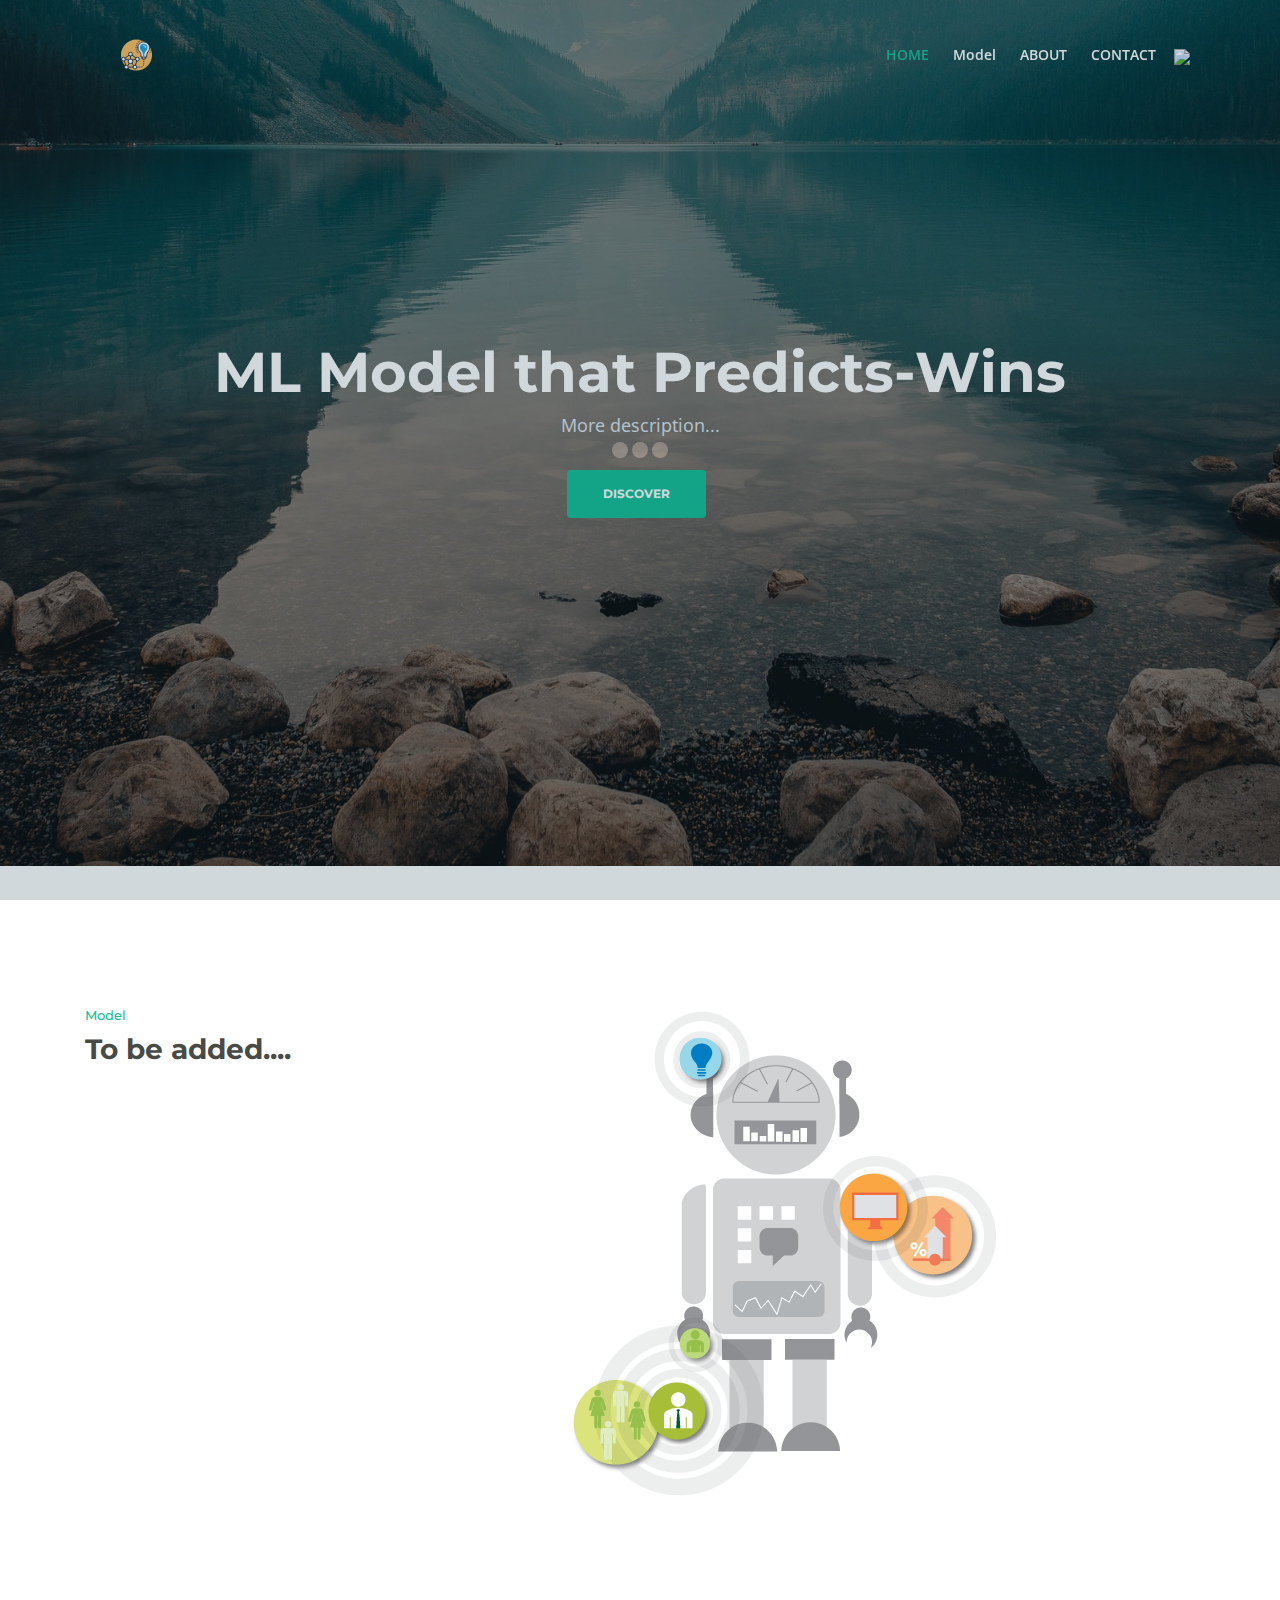
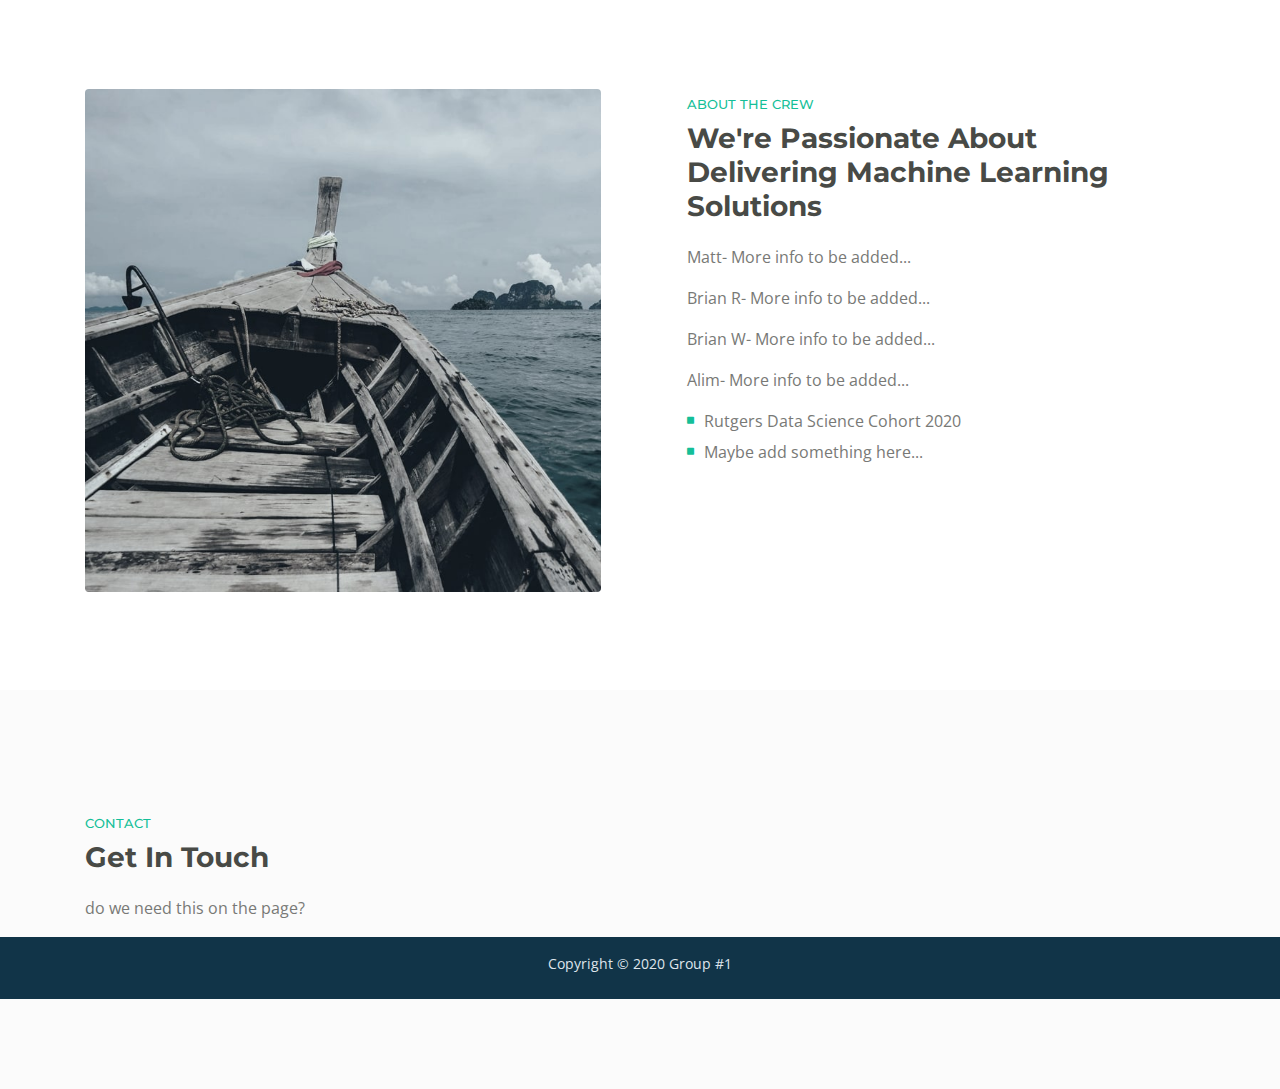
==== webpage/index.html @ 77cdc17f "Added project page" ====
<!DOCTYPE html>
<html lang="en">
<head>
    <meta charset="utf-8">
    <meta name="viewport" content="width=device-width, initial-scale=1, shrink-to-fit=no">
    

    <!-- Website Title -->
    <title>ML - HTML Landing Page Template</title>
    
    <!-- Styles -->
    <link href="https://fonts.googleapis.com/css?family=Montserrat:500,700&display=swap&subset=latin-ext" rel="stylesheet">
    <link href="https://fonts.googleapis.com/css?family=Open+Sans:400,400i,600&display=swap&subset=latin-ext" rel="stylesheet">
    <link href="css/bootstrap.css" rel="stylesheet">
    <link href="css/fontawesome-all.css" rel="stylesheet">
    <link href="css/swiper.css" rel="stylesheet">
	<link href="css/magnific-popup.css" rel="stylesheet">
	<link href="css/styles.css" rel="stylesheet">
	
	<!-- Favicon  -->
    <link rel="icon" href="images/favicon.png">
</head>
<body data-spy="scroll" data-target=".fixed-top">
    
    <!-- Preloader -->
	<div class="spinner-wrapper">
        <div class="spinner">
            <div class="bounce1"></div>
            <div class="bounce2"></div>
            <div class="bounce3"></div>
        </div>
    </div>
    <!-- end of preloader -->
    

    <!-- Navbar -->
    <nav class="navbar navbar-expand-md navbar-dark navbar-custom fixed-top">
        <!-- Text Logo - Use this if you don't have a graphic logo -->
        <!-- <a class="navbar-brand logo-text page-scroll" href="index.html">Aria</a> -->

        <!-- Image Logo -->
        <a class="navbar-brand logo-image" href="index.html"><img src="images/ML.svg" alt="alternative"></a>
        <!-- Mobile Menu Toggle Button -->
        <button class="navbar-toggler" type="button" data-toggle="collapse" data-target="#navbarsExampleDefault" aria-controls="navbarsExampleDefault" aria-expanded="false" aria-label="Toggle navigation">
            <span class="navbar-toggler-awesome fas fa-bars"></span>
            <span class="navbar-toggler-awesome fas fa-times"></span>
        </button>
        <!-- end of mobile menu toggle button -->

        <div class="collapse navbar-collapse" id="navbarsExampleDefault">
            <ul class="navbar-nav ml-auto">
                <li class="nav-item">
                    <a class="nav-link page-scroll" href="#header">HOME <span class="sr-only">(current)</span></a>
                </li>
                <li class="nav-item">
                    <a class="nav-link page-scroll" href="#intro">Model</a>
                </li>
                <li class="nav-item">
                    <a class="nav-link page-scroll" href="#intro">ABOUT</a>
                </li>

                <!-- end of dropdown menu -->

                <li class="nav-item">
                    <a class="nav-link page-scroll" href="#contact">CONTACT</a>
                </li>
            </ul>
                <span class="fa-stack">
                    <a href="https://github.com/BryanWilsonRU/Final_Project">
                        <img src="https://img.icons8.com/fluent/48/000000/github.png"/>
                    </a>
                </span>
            </span>
        </div>
    </nav> <!-- end of navbar -->
    <!-- end of navbar -->


    <!-- Header -->
    <header id="header" class="header">
        <div class="header-content">
            <div class="container">
                <div class="row">
                    <div class="col-lg-12">
                        <div class="text-container">
                            <h1>ML Model that Predicts-<span id="js-rotating">Wins, Losses</span></h1>
                            <p class="p-heading p-large">More description...</p>
                            <a class="btn-solid-lg page-scroll" href="#intro">DISCOVER</a>
                        </div>
                    </div> <!-- end of col -->
                </div> <!-- end of row -->
            </div> <!-- end of container -->
        </div> <!-- end of header-content -->
    </header> <!-- end of header -->
    <!-- end of header -->



     <div id="intro" class="basic-1">
        <div class="container">
            <div class="row">
                <div class="col-lg-5">
                    <div class="text-container">
                        <div class="section-title">Model</div>
                        <h2>To be added....</h2>
                        <p></p>
                    </div> <!-- end of text-container -->
                </div> <!-- end of col -->
                <div class="col-lg-7">
                    <div class="image-container">
                        <img class="img-fluid" src="images/ML2.png" alt="alternative">
                    </div> <!-- end of image-container -->
                </div> <!-- end of col -->
            </div> <!-- end of row -->
        </div> <!-- end of container -->
    </div> <!-- end of basic-1 -->
    <!-- end of intro -->


    <!-- About -->
    <div id="about" class="counter">
        <div class="container">
            <div class="row">
                <div class="col-lg-5 col-xl-6">
                    <div class="image-container">
                        <img class="img-fluid" src="images/crew.jpg" alt="alternative">
                    </div> <!-- end of image-container -->
                </div> <!-- end of col -->
                <div class="col-lg-7 col-xl-6">
                    <div class="text-container">
                        <div class="section-title">ABOUT THE CREW</div>
                        <h2>We're Passionate About Delivering Machine Learning Solutions</h2>
                        <p></p>
                        <p>Matt- More info to be added...</p>
                        <p>Brian R- More info to be added...</p>
                        <p>Brian W- More info to be added...</p>
                        <p>Alim- More info to be added...</p>
                        <ul class="list-unstyled li-space-lg">
                            <li class="media">
                                <i class="fas fa-square"></i>
                                <div class="media-body">Rutgers Data Science Cohort 2020</div>
                            </li>
                            <li class="media">
                                <i class="fas fa-square"></i>
                                <div class="media-body">Maybe add something here...</div>
                            </li>
                        </ul>


                    </div> <!-- end of text-container -->      
                </div> <!-- end of col -->
            </div> <!-- end of row -->
        </div> <!-- end of container -->
    </div> <!-- end of counter -->
    <!-- end of about -->


    <!-- Contact -->
    <div id="contact" class="form-2">
        <div class="container">
            <div class="row">
                <div class="col-lg-6">
                    <div class="text-container">
                        <div class="section-title">CONTACT</div>
                        <h2>Get In Touch</h2>
                        <p>do we need this on the page?</p>
                </div> <!-- end of col -->

                    <!-- end of contact form -->

 
            </div> <!-- end of row -->
        </div> <!-- end of container -->
    </div> <!-- end of form-2 -->
    <!-- end of contact --> 





    <!-- Copyright -->
    <div class="copyright">
        <div class="container">
            <div class="row">
                <div class="col-lg-12">
                    <p class="p-small">Copyright © 2020 <a href="https://github.com/BryanWilsonRU/Final_Project">Group #1</a></p>
                </div> <!-- end of col -->
            </div> <!-- enf of row -->
        </div> <!-- end of container -->
    </div> <!-- end of copyright --> 
    <!-- end of copyright -->
    
    	
    <!-- Scripts -->
    <script src="js/jquery.min.js"></script> <!-- jQuery for Bootstrap's JavaScript plugins -->
    <script src="js/popper.min.js"></script> <!-- Popper tooltip library for Bootstrap -->
    <script src="js/bootstrap.min.js"></script> <!-- Bootstrap framework -->
    <script src="js/jquery.easing.min.js"></script> <!-- jQuery Easing for smooth scrolling between anchors -->
    <script src="js/swiper.min.js"></script> <!-- Swiper for image and text sliders -->
    <script src="js/jquery.magnific-popup.js"></script> <!-- Magnific Popup for lightboxes -->
    <script src="js/morphext.min.js"></script> <!-- Morphtext rotating text in the header -->
    <script src="js/isotope.pkgd.min.js"></script> <!-- Isotope for filter -->
    <script src="js/validator.min.js"></script> <!-- Validator.js - Bootstrap plugin that validates forms -->
    <script src="js/scripts.js"></script> <!-- Custom scripts -->
</body>
</html>
---- webpage/css/styles.css ----
/* Template: Aria - Business HTML Landing Page Template
   Author: Inovatik
   Created: Jul 2019
   Description: Master CSS file
*/

/*****************************************
Table Of Contents:

01. General Styles
02. Preloader
03. Navigation
04. Header
05. Intro
06. Description
07. Services
08. Details 1
09. Details 2
10. Testimonials
11. Call Me
12. Projects
13. Project Lightboxes
14. Team
15. About
16. Contact
17. Footer
18. Copyright
19. Back To Top Button
20. Extra Pages
21. Media Queries
******************************************/

/*****************************************
Colors:

- Backgrounds - light gray #fbfbfb
- Background - dark blue #153e52
- Backgrounds navbar, footer - dark gray #113448
- Buttons, bullets, icons - green #14bf98
- Headings text - black #484a46
- Body text - gray #787976
- Body text - light gray #dfe5ec
******************************************/


/******************************/
/*     01. General Styles     */
/******************************/
body,
html {
    width: 100%;
	height: 100%;
}

body, p {
	color: #787976; 
	font: 400 1rem/1.5625rem "Open Sans", sans-serif;
}

.p-large {
	font: 400 1.125rem/1.625rem "Open Sans", sans-serif;
}

.p-small {
	font: 400 0.875rem/1.375rem "Open Sans", sans-serif;
}

.p-heading {
	margin-bottom: 3.5rem;
	text-align: center;
}

.li-space-lg li {
	margin-bottom: 0.375rem;
}

.indent {
	padding-left: 1.25rem;
}

h1 {
	color: #484a46;
	font: 700 2.5rem/3rem "Montserrat", sans-serif;
}

h2 {
	color: #484a46;
	font: 700 1.75rem/2.125rem "Montserrat", sans-serif;
}

h3 {
	color: #484a46;
	font: 700 1.375rem/1.75rem "Montserrat", sans-serif;
}

h4 {
	color: #484a46;
	font: 700 1.25rem/1.625rem "Montserrat", sans-serif;
}

h5 {
	color: #484a46;
	font: 700 1.125rem/1.5rem "Montserrat", sans-serif;
}

h6 {
	color: #484a46;
	font: 700 1rem/1.375rem "Montserrat", sans-serif;
}

a {
	color: #787976;
	text-decoration: underline;
}

a:hover {
	color: #787976;
	text-decoration: underline;
}

a.green {
	color: #14bf98;
}

a.white,
.white {
	color: #dfe5ec;
}

.testimonial-text {
	font-style: italic;
}

.testimonial-author {
	font: 700 1rem/1.375rem "Montserrat", sans-serif;
}

strong {
	color: #484a46;
}

.section-title {
	color: #14bf98;
	font: 500 0.8125rem/1.125rem "Montserrat", sans-serif;
}

.btn-solid-reg {
	display: inline-block;
	padding: 1.1875rem 1.875rem 1.1875rem 1.875rem;
	border: 0.125rem solid #14bf98;
	border-radius: 0.25rem;
	background-color: #14bf98;
	color: #fff;
	font: 700 0.75rem/0 "Montserrat", sans-serif;
	text-decoration: none;
	transition: all 0.2s;
}

.btn-solid-reg:hover {
	background-color: transparent;
	color: #14bf98;
	text-decoration: none;
}

.btn-solid-lg {
	display: inline-block;
	padding: 1.375rem 2.125rem 1.375rem 2.125rem;
	border: 0.125rem solid #14bf98;
	border-radius: 0.25rem;
	background-color: #14bf98;
	color: #fff;
	font: 700 0.75rem/0 "Montserrat", sans-serif;
	text-decoration: none;
	transition: all 0.2s;
}

.btn-solid-lg:hover {
	background-color: transparent;
	color: #14bf98;
	text-decoration: none;
}

.btn-outline-reg {
	display: inline-block;
	padding: 1.1875rem 1.875rem 1.1875rem 1.875rem;
	border: 0.125rem solid #787976;
	border-radius: 0.25rem;
	background-color: transparent;
	color: #787976;
	font: 700 0.75rem/0 "Montserrat", sans-serif;
	text-decoration: none;
	transition: all 0.2s;
}

.btn-outline-reg:hover {
	background-color: #787976;
	color: #fff;
	text-decoration: none;
}

.btn-outline-lg {
	display: inline-block;
	padding: 1.375rem 2.125rem 1.375rem 2.125rem;
	border: 0.125rem solid #787976;
	border-radius: 0.25rem;
	background-color: transparent;
	color: #787976;
	font: 700 0.75rem/0 "Montserrat", sans-serif;
	text-decoration: none;
	transition: all 0.2s;
}

.btn-outline-lg:hover {
	background-color: #787976;
	color: #fff;
	text-decoration: none;
}

.btn-outline-sm {
	display: inline-block;
	padding: 1rem 1.625rem 0.9375rem 1.625rem;
	border: 0.125rem solid #787976;
	border-radius: 0.25rem;
	background-color: transparent;
	color: #787976;
	font: 700 0.75rem/0 "Montserrat", sans-serif;
	text-decoration: none;
	transition: all 0.2s;
}

.btn-outline-sm:hover {
	background-color: #787976;
	color: #fff;
	text-decoration: none;
}

.form-group {
	position: relative;
	margin-bottom: 1.25rem;
}

.form-group.has-error.has-danger {
	margin-bottom: 0.625rem;
}

.form-group.has-error.has-danger .help-block.with-errors ul {
	margin-top: 0.375rem;
}

.label-control {
	position: absolute;
	top: 0.8125rem;
	left: 1.375rem;
	color: #787976;
	opacity: 1;
	font: 400 0.875rem/1.375rem "Open Sans", sans-serif;
	cursor: text;
	transition: all 0.2s ease;
}

/* IE10+ hack to solve lower label text position compared to the rest of the browsers */
@media screen and (-ms-high-contrast: active), screen and (-ms-high-contrast: none) {  
	.label-control {
		top: 0.9375rem;
	}
}

.form-control-input:focus + .label-control,
.form-control-input.notEmpty + .label-control,
.form-control-textarea:focus + .label-control,
.form-control-textarea.notEmpty + .label-control {
	top: 0.125rem;
	opacity: 1;
	font-size: 0.75rem;
	font-weight: 500;
}

.form-control-input,
.form-control-select {
	display: block; /* needed for proper display of the label in Firefox, IE, Edge */
	width: 100%;
	padding-top: 1.25rem;
	padding-bottom: 0.25rem;
	padding-left: 1.3125rem;
	border: 1px solid #dadada;
	border-radius: 0.25rem;
	background-color: #fff;
	color: #787976;
	font: 400 0.875rem/1.375rem "Open Sans", sans-serif;
	transition: all 0.2s;
	-webkit-appearance: none; /* removes inner shadow on form inputs on ios safari */
}

.form-control-select {
	padding-top: 0.5rem;
	padding-bottom: 0.5rem;
	height: 3rem;
}

/* IE10+ hack to solve lower label text position compared to the rest of the browsers */
@media screen and (-ms-high-contrast: active), screen and (-ms-high-contrast: none) {  
	.form-control-input {
		padding-top: 1.25rem;
		padding-bottom: 0.75rem;
		line-height: 1.75rem;
	}

	.form-control-select {
		padding-top: 0.875rem;
		padding-bottom: 0.75rem;
		height: 3.125rem;
		line-height: 2.125rem;
	}
}

select {
    /* you should keep these first rules in place to maintain cross-browser behavior */
    -webkit-appearance: none;
	-moz-appearance: none;
	-ms-appearance: none;
    -o-appearance: none;
    appearance: none;
    background-image: url('../images/down-arrow.png');
    background-position: 96% 50%;
    background-repeat: no-repeat;
    outline: none;
}

select::-ms-expand {
    display: none; /* removes the ugly default down arrow on select form field in IE11 */
}

.form-control-textarea {
	display: block; /* used to eliminate a bottom gap difference between Chrome and IE/FF */
	width: 100%;
	height: 8rem; /* used instead of html rows to normalize height between Chrome and IE/FF */
	padding-top: 1.25rem;
	padding-left: 1.3125rem;
	border: 1px solid #dadada;
	border-radius: 0.25rem;
	background-color: #fff;
	color: #787976;
	font: 400 1rem/1.5625rem "Open Sans", sans-serif;
	transition: all 0.2s;
}

.form-control-input:focus,
.form-control-select:focus,
.form-control-textarea:focus {
	border: 1px solid #a1a1a1;
	outline: none; /* Removes blue border on focus */
}

.form-control-input:hover,
.form-control-select:hover,
.form-control-textarea:hover {
	border: 1px solid #a1a1a1;
}

.checkbox {
	font: 400 0.875rem/1.375rem "Open Sans", sans-serif;
}

input[type='checkbox'] {
	vertical-align: -15%;
	margin-right: 0.375rem;
}

/* IE10+ hack to raise checkbox field position compared to the rest of the browsers */
@media screen and (-ms-high-contrast: active), screen and (-ms-high-contrast: none) {  
	input[type='checkbox'] {
		vertical-align: -9%;
	}
}

.form-control-submit-button {
	display: inline-block;
	width: 100%;
	height: 3.125rem;
	border: 0.125rem solid #14bf98;
	border-radius: 0.25rem;
	background-color: #14bf98;
	color: #fff;
	font: 700 0.75rem/1.75rem "Montserrat", sans-serif;
	cursor: pointer;
	transition: all 0.2s;
}

.form-control-submit-button:hover {
	background-color: transparent;
	color: #14bf98;
}

/* Form Success And Error Message Formatting */
#lmsgSubmit.h3.text-center.tada.animated,
#cmsgSubmit.h3.text-center.tada.animated,
#pmsgSubmit.h3.text-center.tada.animated,
#lmsgSubmit.h3.text-center,
#cmsgSubmit.h3.text-center,
#pmsgSubmit.h3.text-center {
	display: block;
	margin-bottom: 0;
	color: #b93636;
	font: 400 1.125rem/1rem "Open Sans", sans-serif;
}

.help-block.with-errors .list-unstyled {
	color: #787976;
	font-size: 0.75rem;
	line-height: 1.125rem;
	text-align: left;
}

.help-block.with-errors ul {
	margin-bottom: 0;
}
/* end of form success and error message formatting */

/* Form Success And Error Message Animation - Animate.css */
@-webkit-keyframes tada {
	from {
		-webkit-transform: scale3d(1, 1, 1);
		-ms-transform: scale3d(1, 1, 1);
		transform: scale3d(1, 1, 1);
	}
	10%, 20% {
		-webkit-transform: scale3d(.9, .9, .9) rotate3d(0, 0, 1, -3deg);
		-ms-transform: scale3d(.9, .9, .9) rotate3d(0, 0, 1, -3deg);
		transform: scale3d(.9, .9, .9) rotate3d(0, 0, 1, -3deg);
	}
	30%, 50%, 70%, 90% {
		-webkit-transform: scale3d(1.1, 1.1, 1.1) rotate3d(0, 0, 1, 3deg);
		-ms-transform: scale3d(1.1, 1.1, 1.1) rotate3d(0, 0, 1, 3deg);
		transform: scale3d(1.1, 1.1, 1.1) rotate3d(0, 0, 1, 3deg);
	}
	40%, 60%, 80% {
		-webkit-transform: scale3d(1.1, 1.1, 1.1) rotate3d(0, 0, 1, -3deg);
		-ms-transform: scale3d(1.1, 1.1, 1.1) rotate3d(0, 0, 1, -3deg);
		transform: scale3d(1.1, 1.1, 1.1) rotate3d(0, 0, 1, -3deg);
	}
	to {
		-webkit-transform: scale3d(1, 1, 1);
		-ms-transform: scale3d(1, 1, 1);
		transform: scale3d(1, 1, 1);
	}
}

@keyframes tada {
	from {
		-webkit-transform: scale3d(1, 1, 1);
		-ms-transform: scale3d(1, 1, 1);
		transform: scale3d(1, 1, 1);
	}
	10%, 20% {
		-webkit-transform: scale3d(.9, .9, .9) rotate3d(0, 0, 1, -3deg);
		-ms-transform: scale3d(.9, .9, .9) rotate3d(0, 0, 1, -3deg);
		transform: scale3d(.9, .9, .9) rotate3d(0, 0, 1, -3deg);
	}
	30%, 50%, 70%, 90% {
		-webkit-transform: scale3d(1.1, 1.1, 1.1) rotate3d(0, 0, 1, 3deg);
		-ms-transform: scale3d(1.1, 1.1, 1.1) rotate3d(0, 0, 1, 3deg);
		transform: scale3d(1.1, 1.1, 1.1) rotate3d(0, 0, 1, 3deg);
	}
	40%, 60%, 80% {
		-webkit-transform: scale3d(1.1, 1.1, 1.1) rotate3d(0, 0, 1, -3deg);
		-ms-transform: scale3d(1.1, 1.1, 1.1) rotate3d(0, 0, 1, -3deg);
		transform: scale3d(1.1, 1.1, 1.1) rotate3d(0, 0, 1, -3deg);
	}
	to {
		-webkit-transform: scale3d(1, 1, 1);
		-ms-transform: scale3d(1, 1, 1);
		transform: scale3d(1, 1, 1);
	}
}

.tada {
	-webkit-animation-name: tada;
	animation-name: tada;
}

.animated {
	-webkit-animation-duration: 1s;
	animation-duration: 1s;
	-webkit-animation-fill-mode: both;
	animation-fill-mode: both;
}
/* end of form success and error message animation - Animate.css */

/* Fade-move Animation For Lightbox - Magnific Popup */
/* at start */
.my-mfp-slide-bottom .zoom-anim-dialog {
	opacity: 0;
	transition: all 0.2s ease-out;
	-webkit-transform: translateY(-1.25rem) perspective(37.5rem) rotateX(10deg);
	-ms-transform: translateY(-1.25rem) perspective(37.5rem) rotateX(10deg);
	transform: translateY(-1.25rem) perspective(37.5rem) rotateX(10deg);
}

/* animate in */
.my-mfp-slide-bottom.mfp-ready .zoom-anim-dialog {
	opacity: 1;
	-webkit-transform: translateY(0) perspective(37.5rem) rotateX(0); 
	-ms-transform: translateY(0) perspective(37.5rem) rotateX(0); 
	transform: translateY(0) perspective(37.5rem) rotateX(0); 
}

/* animate out */
.my-mfp-slide-bottom.mfp-removing .zoom-anim-dialog {
	opacity: 0;
	-webkit-transform: translateY(-0.625rem) perspective(37.5rem) rotateX(10deg); 
	-ms-transform: translateY(-0.625rem) perspective(37.5rem) rotateX(10deg); 
	transform: translateY(-0.625rem) perspective(37.5rem) rotateX(10deg); 
}

/* dark overlay, start state */
.my-mfp-slide-bottom.mfp-bg {
	opacity: 0;
	transition: opacity 0.2s ease-out;
}

/* animate in */
.my-mfp-slide-bottom.mfp-ready.mfp-bg {
	opacity: 0.8;
}
/* animate out */
.my-mfp-slide-bottom.mfp-removing.mfp-bg {
	opacity: 0;
}
/* end of fade-move animation for lightbox - magnific popup */

/* Fade Animation For Image Slider - Magnific Popup */
@-webkit-keyframes fadeIn {
	from {
		opacity: 0;
	}
	to {
		opacity: 1;
	}
}

@keyframes fadeIn {
	from {
		opacity: 0;
	}
	to {
		opacity: 1;
	}
}

.fadeIn {
	-webkit-animation: fadeIn 0.6s;
	animation: fadeIn 0.6s;
}

@-webkit-keyframes fadeOut {
	from {
		opacity: 1;
	}
	to {
		opacity: 0;
	}
}

@keyframes fadeOut {
	from {
		opacity: 1;
	}
	to {
		opacity: 0;
	}
}

.fadeOut {
	-webkit-animation: fadeOut 0.8s;
	animation: fadeOut 0.8s;
}
/* end of fade animation for image slider - magnific popup */


/*************************/
/*     02. Preloader     */
/*************************/
.spinner-wrapper {
	position: fixed;
	z-index: 999999;
	top: 0;
	right: 0;
	bottom: 0;
	left: 0;
	background: #113448;
}

.spinner {
	position: absolute;
	top: 50%; /* centers the loading animation vertically one the screen */
	left: 50%; /* centers the loading animation horizontally one the screen */
	width: 3.75rem;
	height: 1.25rem;
	margin: -0.625rem 0 0 -1.875rem; /* is width and height divided by two */ 
	text-align: center;
}

.spinner > div {
	display: inline-block;
	width: 1rem;
	height: 1rem;
	border-radius: 100%;
	background-color: #fff;
	-webkit-animation: sk-bouncedelay 1.4s infinite ease-in-out both;
	animation: sk-bouncedelay 1.4s infinite ease-in-out both;
}

.spinner .bounce1 {
	-webkit-animation-delay: -0.32s;
	animation-delay: -0.32s;
}

.spinner .bounce2 {
	-webkit-animation-delay: -0.16s;
	animation-delay: -0.16s;
}

@-webkit-keyframes sk-bouncedelay {
	0%, 80%, 100% { -webkit-transform: scale(0); }
	40% { -webkit-transform: scale(1.0); }
}

@keyframes sk-bouncedelay {
	0%, 80%, 100% { 
		-webkit-transform: scale(0);
		-ms-transform: scale(0);
		transform: scale(0);
	} 40% { 
		-webkit-transform: scale(1.0);
		-ms-transform: scale(1.0);
		transform: scale(1.0);
	}
}


/**************************/
/*     03. Navigation     */
/**************************/
.navbar-custom {
	padding-top: 0.375rem;
	padding-bottom: 0.375rem;
	background-color: #113448;
	box-shadow: 0 0.0625rem 0.375rem 0 rgba(0, 0, 0, 0.1);
	font: 600 0.875rem/0.875rem "Open Sans", sans-serif;
	transition: all 0.2s;
}

.navbar-custom .navbar-brand {
	font-size: 0;
}

.navbar-custom .navbar-brand.logo-image img {
    width: 7.0625rem;
	height: 2rem;
	-webkit-backface-visibility: hidden;
}

.navbar-custom .navbar-brand.logo-text {
	margin-top: 0.25rem;
	margin-bottom: 0.25rem;
	font: 700 2.25rem/1.5rem "Montserrat", sans-serif;
	color: #fff;
	text-decoration: none;
}

.navbar-custom .navbar-nav {
	margin-top: 0.75rem;
	margin-bottom: 0.5rem;
}

.navbar-custom .nav-item .nav-link {
	padding: 0.625rem 0.75rem 0.625rem 0.75rem;
	color: #fff;
	text-decoration: none;
	transition: all 0.2s ease;
}

.navbar-custom .nav-item .nav-link:hover,
.navbar-custom .nav-item .nav-link.active {
	color: #14bf98;
}

/* Dropdown Menu */
.navbar-custom .dropdown:hover > .dropdown-menu {
	display: block; /* this makes the dropdown menu stay open while hovering it */
	min-width: auto;
	animation: fadeDropdown 0.2s; /* required for the fade animation */
}

@keyframes fadeDropdown {
    0% {
        opacity: 0;
    }

    100% {
        opacity: 1;
    }
}

.navbar-custom .dropdown-toggle:focus { /* removes dropdown outline on focus  */
	outline: 0;
}

.navbar-custom .dropdown-menu {
	margin-top: 0;
	border: none;
	border-radius: 0.25rem;
	background-color: #113448;
}

.navbar-custom .dropdown-item {
	color: #fff;
	text-decoration: none;
}

.navbar-custom .dropdown-item:hover {
	background-color: #113448;
}

.navbar-custom .dropdown-item .item-text {
	font: 600 0.875rem/0.875rem "Open Sans", sans-serif;
}

.navbar-custom .dropdown-item:hover .item-text {
	color: #14bf98;
}

.navbar-custom .dropdown-items-divide-hr {
	width: 100%;
	height: 1px;
	margin: 0.75rem auto 0.75rem auto;
	border: none;
	background-color: #b5bcc4;
	opacity: 0.2;
}
/* end of dropdown menu */

.navbar-custom .social-icons {
	display: none;
}

.navbar-custom .navbar-toggler {
	border: none;
	color: #fff;
	font-size: 2rem;
}

.navbar-custom button[aria-expanded='false'] .navbar-toggler-awesome.fas.fa-times{
	display: none;
}

.navbar-custom button[aria-expanded='false'] .navbar-toggler-awesome.fas.fa-bars{
	display: inline-block;
}

.navbar-custom button[aria-expanded='true'] .navbar-toggler-awesome.fas.fa-bars{
	display: none;
}

.navbar-custom button[aria-expanded='true'] .navbar-toggler-awesome.fas.fa-times{
	display: inline-block;
	margin-right: 0.125rem;
}


/*********************/
/*    04. Header     */
/*********************/
.header {
	background: linear-gradient(rgba(0, 0, 0, 0.3), rgba(0, 0, 0, 0.5)), url('../images/header-background.jpg') center center no-repeat;
	background-size: cover;
}

.header .header-content {
	padding-top: 8rem;
	padding-bottom: 2.125rem;
	text-align: center;
}

.header .text-container {
	margin-bottom: 3rem;
}

.header h1 {
	margin-bottom: 0.5rem;
	color: #fff;
}

.header .p-large {
	margin-bottom: 2rem;
	color: #dfe5ec;
}

.header .btn-solid-lg {
	margin-right: 0.5rem;
	margin-bottom: 1.25rem;
}


/*********************/
/*     05. Intro     */
/*********************/
.basic-1 {
	padding-top: 6.5rem;
	padding-bottom: 3rem;
}

.basic-1 .text-container {
	margin-bottom: 3rem;
}

.basic-1 .section-title {
	margin-bottom: 0.5rem;
}

.basic-1 h2 {
	margin-bottom: 1.375rem;
}

.basic-1 .testimonial-author {
	color: #484a46;
}

/* Hover Animation */
.basic-1 .image-container {
	overflow: hidden;
	border-radius: 0.25rem;
}

.basic-1 .image-container img {
	margin: 0;
	border-radius: 0.25rem;
	transition: all 0.3s;
}

.basic-1 .image-container:hover img {
	-moz-transform: scale(1.15);
	-webkit-transform: scale(1.15);
	transform: scale(1.15);
} 
/* end of hover animation */


/***************************/
/*     06. Description     */
/***************************/
.cards-1 {
	padding-top: 3rem;
	padding-bottom: 2.875rem;
}

.cards-1 .card {
	margin-bottom: 2.5rem;
	border: none;
	text-align: center;
}

.cards-1 .fa-stack {
	width: 6rem;
	height: 6rem;
	margin-right: auto;
	margin-bottom: 1rem;
	margin-left: auto;
	line-height: 6rem;
	text-align: left;
}

.cards-1 .fa-stack .hexagon {
	position: absolute;
	width: 6rem;
	height: 6rem;
	background: url('../images/hexagon-green.svg') center center no-repeat;
	background-size: 6rem 6rem;
}

.cards-1 .fa-stack-1x {
	color: #fff;
	font-size: 2rem;
}

.cards-1 .card-body {
	padding: 0;
}

.cards-1 .card-title {
	margin-bottom: 0.625rem;
}


/************************/
/*     07. Services     */
/************************/
.cards-2 {
	padding-top: 6.625rem;	
	padding-bottom: 1.25rem;	
	background-color: #fbfbfb;
}

.cards-2 .section-title {
	margin-bottom: 0.5rem;
	text-align: center;
}

.cards-2 h2 {
	margin-bottom: 3.25rem;
	text-align: center;
}

.cards-2 .card {
	margin-bottom: 5.625rem;
	border: none;
	background-color: transparent;
}

.cards-2 .card-image img {
	border-top-left-radius: 0.375rem;
	border-top-right-radius: 0.375rem;
}

.cards-2 .card-body {
	padding: 2.25rem 2rem 2.125rem 2rem;
	border: 1px solid #ebe8e8;
	border-bottom-left-radius: 0.375rem;
	border-bottom-right-radius: 0.375rem;
	background-color: #fff;
}

.cards-2 h3 {
	margin-bottom: 0.75rem;
	text-align: center;
}

.cards-2 .list-unstyled {
	margin-bottom: 1.5rem;
}

.cards-2 .list-unstyled .fas {
	color: #14bf98;
	font-size: 0.5rem;
	line-height: 1.375rem;
}

.cards-2 .list-unstyled .media-body {
	margin-left: 0.625rem;
}

.cards-2 .price {
	margin-bottom: 0.25rem;
	color: #484a46;
	font: 700 1rem/1.5rem "Montserrat", sans-serif;
	text-align: center;
}

.cards-2 .price span {
	color: #14bf98;
}

.cards-2 .button-container {
	margin-top: -1.375rem;
	text-align: center;
}

.cards-2 .btn-solid-reg:hover {
	background-color: #fff;
}


/*************************/
/*     08. Details 1     */
/*************************/
.accordion .area-1 {
	height: 27rem;
	background: url('../images/details-1-background.jpg') center center no-repeat;
	background-size: cover;
}

.accordion .accordion-container {
	max-width: 90%;
	margin-right: auto;
	margin-left: auto;
	padding-top: 6.375rem;
	padding-bottom: 1.5rem;
}

.accordion h2 {
	margin-bottom: 1.625rem;
}

.accordion .item {
	margin-bottom: 2rem;
}

.accordion h4 {
	margin-bottom: 0;
}

.accordion span[aria-expanded="true"] .circle-numbering,
.accordion span[aria-expanded="false"] .circle-numbering {
	display: inline-block;
	width: 2.25rem;
	height: 2.25rem;
	margin-right: 0.875rem;
	border: 0.125rem solid #14bf98;
	border-radius: 50%;
	background-color: #14bf98;
	color: #fff;
	font: 700 1rem/2.125rem "Montserrat", sans-serif;
	text-align: center;
	vertical-align: middle;
	cursor: pointer;
	transition: all 0.2s ease;
}

.accordion span[aria-expanded="false"] .circle-numbering {
	border: 0.125rem solid #484a46;
	background-color: transparent;
	color: #484a46;
}

.accordion .item:hover span[aria-expanded="false"] .circle-numbering {
	border: 0.125rem solid #14bf98;
	color: #14bf98;
}

.accordion .accordion-title {
	display: inline-block;
	width: 70%;
	margin-top: 0.125rem;
	margin-bottom: 0.25rem;
	color: #484a46;
	font: 700 1.25rem/1.75rem "Montserrat", sans-serif;
	vertical-align: middle;
	cursor: pointer;
	transition: all 0.2s ease;
}

.accordion .item:hover .accordion-title {
	color: #14bf98;
}

.accordion span[aria-expanded="true"] .accordion-title {
	color: #14bf98;
}

.accordion .accordion-body {
	margin-left: 3.125rem;
}


/*************************/
/*     09. Details 2     */
/*************************/
.tabs .tabs-container {
	max-width: 90%;
	margin-right: auto;
	margin-left: auto;
	padding-top: 2rem;
	padding-bottom: 5.75rem;
}

.tabs .nav-tabs {
	justify-content: center;
	margin-bottom: 1.125rem;
	border-bottom: none;
}

.tabs .nav-link {
	margin-right: 1.625rem;
	margin-bottom: 0.875rem;
	padding: 0;
	border: none;
	border-radius: 0.25rem;
	color: #c1cace;
	font: 700 1.375rem/1.375rem "Montserrat", sans-serif;
	text-decoration: none;
	transition: all 0.2s ease;
}

.tabs .nav-link:hover,
.tabs .nav-link.active {
	color: #14bf98;
}

.tabs .nav-link .fas {
	margin-right: 0.125rem;
	font-size: 0.875rem;
	vertical-align: 20%;
}

.tabs #tab-1 .progress-container {
	margin-top: 1.5rem;
}

.tabs #tab-1 .progress-container .title {
	margin-bottom: 0.25rem;
	color: #484a46;
	font: 600 0.875rem/1.25rem "Open Sans", sans-serif;
}

.tabs #tab-1 .progress {
	height: 1.375rem;
	margin-bottom: 1.125rem;
	border-radius: 0.125rem;
	background-color: #f9fafc;
}

.tabs #tab-1 .progress-bar {
	display: block;
	padding-left: 1.5rem;
	border-radius: 0.125rem;
	background: linear-gradient(to bottom right, #14bf98, #1bd1a7);
}

.tabs #tab-1 .progress-bar.first {
	width: 100%;
}

.tabs #tab-1 .progress-bar.second {
	width: 75%;
}

.tabs #tab-1 .progress-bar.third {
	width: 90%;
}

.tabs #tab-2 .list-unstyled {
	margin-top: 1.75rem;
	margin-bottom: 0;
	vertical-align: top;
}

.tabs #tab-2 .list-unstyled .media {
	margin-bottom: 2rem;
}

.tabs #tab-2 .list-unstyled .media-bullet {
	color: #14bf98;
	font-weight: 600;
	font-size: 2rem;
	line-height: 2rem;
}

.tabs #tab-2 .list-unstyled .media-body {
	margin-left: 0.875rem;
}

.tabs #tab-3 .list-unstyled .fas {
	color: #14bf98;
	font-size: 0.5rem;
	line-height: 1.375rem;
}

.tabs #tab-3 .list-unstyled .media-body {
	margin-left: 0.625rem;
}

.tabs #tab-3 .list-unstyled {
	margin-bottom: 1.75rem;
}

.tabs .area-2 {
	height: 27rem;
	background: url('../images/details-2-background.jpg') center center no-repeat;
	background-size: cover;
}


/****************************/
/*     10. Testimonials     */
/****************************/
.slider {
	padding-top: 6.375rem;
	padding-bottom: 6.5rem;
	background-color: #fbfbfb;
}

.slider h2 {
	margin-bottom: 0.75rem;
	text-align: center;
}

.slider .slider-container {
	position: relative;
}

.slider .swiper-container {
	position: static;
	width: 90%;
	text-align: center;
}

.slider .swiper-button-prev:focus,
.slider .swiper-button-next:focus {
	/* even if you can't see it chrome you can see it on mobile device */
	outline: none;
}

.slider .swiper-button-prev {
	left: -0.5rem;
	background-image: url("data:image/svg+xml;charset=utf-8,%3Csvg%20xmlns%3D'http%3A%2F%2Fwww.w3.org%2F2000%2Fsvg'%20viewBox%3D'0%200%2028%2044'%3E%3Cpath%20d%3D'M0%2C22L22%2C0l2.1%2C2.1L4.2%2C22l19.9%2C19.9L22%2C44L0%2C22L0%2C22L0%2C22z'%20fill%3D'%23787976'%2F%3E%3C%2Fsvg%3E");
	background-size: 1.125rem 1.75rem;
}

.slider .swiper-button-next {
	right: -0.5rem;
	background-image: url("data:image/svg+xml;charset=utf-8,%3Csvg%20xmlns%3D'http%3A%2F%2Fwww.w3.org%2F2000%2Fsvg'%20viewBox%3D'0%200%2028%2044'%3E%3Cpath%20d%3D'M27%2C22L27%2C22L5%2C44l-2.1-2.1L22.8%2C22L2.9%2C2.1L5%2C0L27%2C22L27%2C22z'%20fill%3D'%23787976'%2F%3E%3C%2Fsvg%3E");
	background-size: 1.125rem 1.75rem;
}

.slider .card {
	position: relative;
	border: none;
	background-color: transparent;
}

.slider .card-image {
	width: 6rem;
	height: 6rem;
	margin-right: auto;
	margin-bottom: 0.25rem;
	margin-left: auto;
	border-radius: 50%;
}

.slider .card .card-body {
	padding-bottom: 0;
}

.slider .testimonial-text {
	margin-bottom: 0.625rem;
}

.slider .testimonial-author {
	color: #484a46;
}


/**********************/
/*     11. Call Me    */
/**********************/
.form-1 {
	padding-top: 6.625rem;	
	padding-bottom: 5.625rem;	
	background-color: #153e52;
}

.form-1 .text-container {
	margin-bottom: 4rem;
}

.form-1 .section-title {
	margin-bottom: 0.5rem;
}

.form-1 h2 {
	margin-bottom: 1.375rem;
	color: #fff;
}

.form-1 .list-unstyled .fas {
	color: #14bf98;
	font-size: 0.5rem;
	line-height: 1.375rem;
}

.form-1 .list-unstyled .media-body {
	margin-left: 0.625rem;
}

.form-1 .label-control {
	color: #fff;
}

.form-1 .form-control-input,
.form-1 .form-control-select {
	border: 1px solid #39728f;
	background-color: #2a5d77;
	color: #fff;
}

.form-1 .form-control-textarea {
	border: 1px solid #39728f;
	background-color: #2a5d77;
	color: #fff;
}

.form-1 .form-control-input:focus,
.form-1 .form-control-input:hover,
.form-1 .form-control-select:focus,
.form-1 .form-control-select:hover,
.form-1 .form-control-textarea:focus,
.form-1 .form-control-textarea:hover {
	border: 1px solid #fff;
}

#lmsgSubmit.h3.text-center.tada.animated,
#lmsgSubmit.h3.text-center {
	color: #fff;
}

.form-1 .help-block.with-errors .list-unstyled {
	color: #dfe5ec;
}


/************************/
/*     12. Projects     */
/************************/
.filter {
	padding-top: 6.5rem;
	padding-bottom: 7rem;
}

.filter .section-title {
	margin-bottom: 0.5rem;
}

.filter h2,
.filter .section-title {
	text-align: center;
}

.filter h2 {
	margin-bottom: 3.25rem;
}

.filter .button-group {
	text-align: center;
}

.filter .button-group a {
	display: inline-block;
	margin-right: 0.1875rem;
	margin-bottom: 0.5rem;
	margin-left: 0.1875rem;
	padding: 0.3125rem 1.375rem 0.25rem 1.375rem;
	border-radius: 0.25rem;
	background-color: #f1f4f7;
	color: #7b7e85;
	font: 700 0.75rem/1.25rem "Montserrat", sans-serif;
	cursor: pointer;
	transition: all 0.2s ease;
}

.filter .button-group a:hover {
	background-color: #14bf98;
	color: #fff;
}

.filter .button-group a.button.is-checked {
	background-color: #14bf98;
	color: #fff;
}

.filter .grid {
	margin-top: 1.25rem;
	border-radius: 0.375rem;
}

/* Hover Animation */
.filter .element-item {
	position: relative;
	float: left;
	overflow: hidden;
	width: 50%;
	background-color: #000; /* to hide 1px white margin in IE */
}

.filter .element-item img {
	max-width: 100%;
	margin: 0;
	transition: all 0.3s;
}

.filter .element-item:hover img {
	-moz-transform: scale(1.15);
	-webkit-transform: scale(1.15);
	transform: scale(1.15);
} 
/* end of hover animation */

.filter .element-item .element-item-overlay { 
	position: absolute;
	z-index: 2;
	top: 0;
	left: 0;
	width: 100%;
	height: 100%;
	background-color: rgba(0, 0, 0, 0.4);
	opacity: 1;
	text-align: center;
	transition: all 0.3s;
}

.filter .element-item .element-item-overlay span { 
	position: absolute;
	z-index: 3;
	top: 42%;
	right: 0;
	left: 0;
	color: #fff;
	font: 700 1.125rem/1.625rem "Montserrat", sans-serif;
}


/**********************************/
/*     13. Project Lightboxes     */
/**********************************/
.lightbox-basic {
	position: relative;
	max-width: 62.5rem;
	margin: 2.5rem auto;
	padding: 1.5625rem;
	border-radius: 0.25rem;
	background: #fff;
	text-align: left;
}

.lightbox-basic img {
	margin-right: auto;
	margin-bottom: 2rem;
	margin-left: auto;
	border-radius: 0.25rem;
}

.lightbox-basic .line-heading {
	width: 3rem;
	height: 1px;
	margin-top: 0;
	margin-bottom: 0.625rem;
	margin-left: 0;
	border: none;
	background-color: #14bf98;
}

.lightbox-basic h6 {
	margin-bottom: 2rem;
}

.lightbox-basic .testimonial-container {
	margin-top: 1.75rem;
	margin-bottom: 2.125rem;
	padding: 1.125rem 1.5rem 1.125rem 1.5rem;
	border-radius: 0.25rem;
	background-color: #fbfbfb;
}

.lightbox-basic .testimonial-text {
	margin-bottom: 0.5rem;
}

.lightbox-basic .testimonial-author {
	margin-bottom: 0;
}

.lightbox-basic .btn-solid-reg,
.lightbox-basic .btn-outline-reg {
	margin-right: 0.375rem;
	margin-bottom: 1rem;
}

.lightbox-basic a.mfp-close.as-button {
	position: relative;
	width: auto;
	height: auto;
	margin-right: 0.5rem;
	color: #484a46;
	opacity: 1;
}

.lightbox-basic a.mfp-close.as-button:hover {
	color: #f2f2f2;
}

.lightbox-basic button.mfp-close.x-button {
	position: absolute;
	top: -0.375rem;
	right: -0.375rem;
	width: 2.75rem;
	height: 2.75rem;
}


/********************/
/*     14. Team     */
/********************/
.basic-2 {
	padding-top: 6.375rem;
	padding-bottom: 3.375rem;
	background-color: #fbfbfb;
	text-align: center;
}

.basic-2 h2 {
	margin-bottom: 0.75rem;
}

.basic-2 .team-member {
	display: inline-block;
	max-width: 13rem;
	margin-right: 1.5rem;
	margin-bottom: 3.5rem;
	margin-left: 1.5rem;
}

/* Hover Animation */
.basic-2 .image-wrapper {
	overflow: hidden;
	margin-bottom: 1.5rem;
}

.basic-2 .image-wrapper img {
	margin: 0;
	transition: all 0.3s;
}

.basic-2 .image-wrapper:hover img {
	-moz-transform: scale(1.15);
	-webkit-transform: scale(1.15);
	transform: scale(1.15);
} 
/* end of hover animation */

.basic-2 .team-member .p-large {
	margin-bottom: 0.25rem;
}

.basic-2 .team-member .job-title {
	margin-bottom: 0.75rem;
	color: #484a46;
	font: 700 1rem/1.375rem "Montserrat", sans-serif;
}

.basic-2 .fa-stack {
	width: 1.75rem;
	height: 1.75rem;
	margin-right: 0.125rem;
	margin-left: 0.125rem;
}

.basic-2 .fa-stack .hexagon {
	position: absolute;
	left: 0;
	width: 1.75rem;
	height: 1.75rem;
	background: url('../images/hexagon-green.svg') center center no-repeat;
	background-size: 1.75rem 1.75rem;
	transition: all 0.2s ease;
}

.basic-2 .fa-stack:hover .hexagon {
	background: url('../images/hexagon-white.svg') center center no-repeat;
	background-size: 1.75rem 1.75rem;
}

.basic-2 .fa-stack-1x {
	font-size: 0.6875rem;
	line-height: 1.75rem;
	color: #fff;
	transition: all 0.2s ease;
}

.basic-2 .fa-stack:hover .fa-stack-1x {
	color: #14bf98;
}


/*********************/
/*     15. About     */
/*********************/
.counter {
	padding-top: 6.875rem;
	padding-bottom: 5.25rem;
}

.counter .image-container {
	margin-bottom: 3rem;
}

.counter .image-container img {
	border-radius: 0.25rem;
}

.counter .section-title {
	margin-bottom: 0.5rem;
}

.counter h2 {
	margin-bottom: 1.375rem;
}

.counter .list-unstyled {
	margin-bottom: 1.5rem;
}

.counter .list-unstyled .fas {
	color: #14bf98;
	font-size: 0.5rem;
	line-height: 1.375rem;
}

.counter .list-unstyled .media-body {
	margin-left: 0.625rem;
}

.counter #counter {
	text-align: center;
}

.counter #counter .cell {
	display: inline-block;
	width: 9.5rem;
	margin-bottom: 0.75rem;
}

.counter #counter .counter-value {
	display: inline-block;
	margin-bottom: 0.125rem;
	color: #14bf98;
	font: 700 2.875rem/3.25rem "Montserrat", sans-serif;
	vertical-align: middle;
}

.counter #counter .counter-info {
	display: inline-block;
	margin-left: 0.5rem;
	font-size: 0.875rem;
	line-height: 1.25rem;
	vertical-align: middle;
}


/***********************/
/*     16. Contact     */
/***********************/
.form-2 {
	padding-top: 6.625rem;
	padding-bottom: 5.625rem;
	background-color: #fbfbfb;
}

.form-2 .text-container {
	margin-bottom: 3rem;
}

.form-2 .section-title {
	margin-bottom: 0.5rem;
 }

.form-2 h2 {
	margin-bottom: 1.375rem;
}

.form-2 .list-unstyled {
	margin-bottom: 2.25rem;
	font-size: 1rem;
	line-height: 1.625rem;
}

.form-2 .list-unstyled .fas,
.form-2 .list-unstyled .fab {
	margin-right: 0.5rem;
	font-size: 0.875rem;
	color: #14bf98;
}

.form-2 .list-unstyled .fa-phone {
	vertical-align: 3%;
}

.form-2 h3 {
	margin-bottom: 1rem;
}

.form-2 .fa-stack {
	margin-right: 0.25rem;
	margin-bottom: 0.75rem;
	margin-left: 0.125rem;
	width: 3.25rem;
	height: 3.25rem;
}

.form-2 .fa-stack .hexagon {
	position: absolute;
	width: 3.25rem;
	height: 3.25rem;
	background: url('../images/hexagon-green.svg') center center no-repeat;
	background-size: 3.25rem 3.25rem;
	transition: all 0.2s ease;
}

.form-2 .fa-stack:hover .hexagon {
	background: url('../images/hexagon-white.svg') center center no-repeat;
	background-size: 3.25rem 3.25rem;
}

.form-2 .fa-stack-1x {
	font-size: 1.5rem;
	line-height: 3.25rem;
	color: #fff;
	transition: all 0.2s ease;
}

.form-2 .fa-stack:hover .fa-stack-1x {
	color: #14bf98;
}


/**********************/
/*     17. Footer     */
/**********************/
.footer {
	padding-top: 5rem;
	background-color: #113448;
}

.footer .text-container {
	margin-bottom: 2.25rem;
}

.footer h4 {
	margin-bottom: 0.75rem;
	color: #fff;
}

.footer p,
.footer ul {
	font-size: 0.875rem;
	line-height: 1.375rem;
}


/*************************/
/*     18. Copyright     */
/*************************/
.copyright {
	padding-top: 1rem;
	padding-bottom: 0.5rem;
	background-color: #113448;
	text-align: center;
}

.copyright p,
.copyright a {
	color: #dfe5ec;
	text-decoration: none;
}


/**********************************/
/*     19. Back To Top Button     */
/**********************************/
a.back-to-top {
	position: fixed;
	z-index: 999;
	right: 0.75rem;
	bottom: 0.75rem;
	display: none;
	width: 2.625rem;
	height: 2.625rem;
	border-radius: 1.875rem;
	background: #14bf98 url("../images/up-arrow.png") no-repeat center 47%;
	background-size: 1.125rem 1.125rem;
	text-indent: -9999px;
}

a:hover.back-to-top {
	background-color: #13aa87; 
}


/***************************/
/*     20. Extra Pages     */
/***************************/
.ex-header {
	padding-top: 8rem;
	padding-bottom: 5rem;
	background-color: #153e52;
	text-align: center;
}

.ex-header h1 {
	color: #fff;
}

.ex-basic-1 {
	padding-top: 2rem;
	padding-bottom: 0.875rem;
	background-color: #fbfbfb;
}

.ex-basic-1 .breadcrumbs {
	margin-bottom: 1rem;
}

.ex-basic-1 .breadcrumbs .fa {
	margin-right: 0.5rem;
	margin-left: 0.625rem;
}

.ex-basic-2 {
	padding-top: 4.75rem;
	padding-bottom: 4rem;
}

.ex-basic-2 h3 {
	margin-bottom: 1rem;
}

.ex-basic-2 .text-container {
	margin-bottom: 3.625rem;
}

.ex-basic-2 .text-container.last {
	margin-bottom: 0;
}

.ex-basic-2 .list-unstyled .fas {
	color: #14bf98;
	font-size: 0.5rem;
	line-height: 1.375rem;
}

.ex-basic-2 .list-unstyled .media-body {
	margin-left: 0.625rem;
}

.ex-basic-2 .form-container {
	margin-top: 2.5rem;
}

.ex-basic-2 .btn-outline-reg {
	margin-top: 1.75rem;
}


/*****************************/
/*     21. Media Queries     */
/*****************************/	
/* Min-width width 768px */
@media (min-width: 768px) {
	
	/* General Styles */
	.p-heading {
		width: 85%;
		margin-right: auto;
		margin-left: auto;
	}
	/* end of general styles */


	/* Navigation */
	.navbar-custom {
		padding: 2.125rem 1.5rem 2.125rem 2rem;
		box-shadow: none;
        background: transparent;
	}
	
	.navbar-custom .navbar-brand.logo-text {
		color: #fff;
	}

	.navbar-custom .navbar-nav {
		margin-top: 0;
		margin-bottom: 0;
	}

	.navbar-custom .nav-item .nav-link {
		padding: 0.25rem 0.75rem 0.25rem 0.75rem;
	}
	
	.navbar-custom .nav-item .nav-link:hover,
	.navbar-custom .nav-item .nav-link.active {
		color: #14bf98;
	}

	.navbar-custom.top-nav-collapse {
        padding: 0.375rem 1.5rem 0.375rem 2rem;
		box-shadow: 0 0.0625rem 0.375rem 0 rgba(0, 0, 0, 0.1);
		background-color: #113448;
	}

	.navbar-custom.top-nav-collapse .navbar-brand.logo-text {
		color: #fff;
	}

	.navbar-custom.top-nav-collapse .nav-item .nav-link {
		color: #fff;
	}
	
	.navbar-custom.top-nav-collapse .nav-item .nav-link:hover,
	.navbar-custom.top-nav-collapse .nav-item .nav-link.active {
		color: #14bf98;
	}

	.navbar-custom .dropdown-menu {
		padding-top: 1rem;
		padding-bottom: 1rem;
		border-top: 0.75rem solid rgba(0, 0, 0, 0);
		border-radius: 0.25rem;
		box-shadow: 0 0.25rem 0.375rem 0 rgba(0, 0, 0, 0.03);
	}
	
	.navbar-custom.top-nav-collapse .dropdown-menu {
		border-top: 0.125rem solid rgba(0, 0, 0, 0);
	}

	.navbar-custom .dropdown-item {
		padding-top: 0.25rem;
		padding-bottom: 0.25rem;
	}

	.navbar-custom .dropdown-items-divide-hr {
		width: 84%;
	}
	/* end of navigation */


	/* Header */
	.header .header-content {
		padding-top: 13rem;
		padding-bottom: 7.5rem;
	}

	.header h1 {
		font: 700 3.5rem/4rem "Montserrat", sans-serif;
	}
	/* end of header */


	/* Details 1 */
	.accordion .accordion-container {
		max-width: 70%;
	}
	/* end of details 1 */


	/* Details 2 */
	.tabs .tabs-container {
		max-width: 70%;
	}

	.tabs #tab-2 .list-unstyled {
		display: inline-block;
		width: 45%;
		margin-top: 0;
	}
	
	.tabs #tab-2 .list-unstyled.first {
		margin-right: 2rem;
	}
	/* end of details 2 */


	/* Testimonials */
	.slider .swiper-button-prev {
		left: 1rem;
		width: 1.375rem;
		background-size: 1.375rem 2.125rem;
	}
	
	.slider .swiper-button-next {
		right: 1rem;
		width: 1.375rem;
		background-size: 1.375rem 2.125rem;
	}
	/* end of testimonials */


	/* Projects */
	.filter .element-item { 
		width: 25%; 
	}
	
	.filter .element-item .element-item-overlay { 
		opacity: 0;
		transition: opacity 0.3s ease;
	}

	.filter .element-item:hover .element-item-overlay {
		opacity: 1;
	}
	/* end of projects */


	/* About */
	.counter #counter {
		text-align: left;
	}

	.counter #counter .cell {
	}
	/* end of about */


	/* Contact */
	.form-2 .list-unstyled li {
		display: inline-block;
		margin-right: 1rem;
	}

	.form-2 .list-unstyled .address {
		display: block;
	}
	/* end of contact */


	/* Extra Pages */
	.ex-header {
		padding-top: 11rem;
		padding-bottom: 9rem;
	}

	.ex-basic-2 .form-container {
		margin-top: 0.5rem;
	}
	/* end of extra pages */
}
/* end of min-width width 768px */


/* Min-width width 992px */
@media (min-width: 992px) {
	
	/* General Styles */
	.p-heading {
		width: 65%;
	}
	/* end of general styles */


	/* Navigation */
	.navbar-custom .social-icons {
		display: block;
		margin-left: 0.5rem;
	}

	.navbar-custom .fa-stack {
		margin-left: 0.375rem;
		font-size: 0.8125rem;
	}

	.navbar-custom .fa-stack .hexagon {
		width: 1.625rem;
		height: 1.625rem;
		position: absolute;
		background: url('../images/hexagon-green.svg') center center no-repeat;
		background-size: 1.625rem 1.625rem;
		transition: all 0.2s ease;
	}

	.navbar-custom .fa-stack:hover .hexagon {
		background: url('../images/hexagon-white.svg') center center no-repeat;
		background-size: 1.625rem 1.625rem;
	}
	
	.navbar-custom .fa-stack-1x {
		font-size: 0.6875rem;
		line-height: 1.625rem;
		color: #fff;
		transition: all 0.2s ease;
	}

	.navbar-custom .fa-stack:hover .fa-stack-1x {
		color: #14bf98;
	}
	/* end of navigation */


	/* Header */
	.header .header-content {
		padding-top: 14rem;
		padding-bottom: 15rem;
	}

	.header .text-container {
		margin-top: 6.5rem;
	}
	/* end of header */


	/* Intro */
	.basic-1 {
		padding-top: 6.875rem;
	}

	.basic-1 .text-container {
		margin-bottom: 0;
	}
	/* end of intro */


	/* Description */
	.cards-1 .card {
		display: inline-block;
		max-width: 17.5rem;
		text-align: left;
		vertical-align: top;
	}
	
	.cards-1 div.card:nth-child(3n+2) {
		margin-right: 2.5rem;
		margin-left: 2.5rem;
	}
	/* end of description */


	/* Services */
	.cards-2 .card {
		max-width: 18.25rem;
		display: inline-block;
		vertical-align: top;
	}

	.cards-2 .col-lg-12 div.card:nth-child(3n+2) {
		margin-right: 1.25rem;
		margin-left: 1.25rem;
	}
	/* end of services */


	/* Details 1 */
	.accordion {
		height: 34.625rem;
	}
	
	.accordion .area-1 {
		width: 50%;
		height: 100%;
		display: inline-block;
	}
	
	.accordion .area-2 {
		width: 50%;
		height: 100%;
		display: inline-block;
		vertical-align: top;
	}
	
	.accordion .accordion-container {
		max-width: 88%;
		margin-left: 2rem;
		padding-bottom: 0;
	}

	.accordion .accordion-title {
		width: 85%;
	}
	/* end of details 1 */


	/* Details 2 */
	.tabs {
		height: 36.125rem;
	}

	.tabs .area-1 {
		width: 50%;
		height: 100%;
		display: inline-block;
		vertical-align: top;
	}

	.tabs .area-2 {
		width: 50%;
		height: 100%;
		display: inline-block;
	}

	.tabs .tabs-container {
		max-width: 88%;
		margin-left: 2rem;
		padding-top: 6.75rem;
		padding-bottom: 0;
	}

	.tabs .nav-tabs {
		justify-content: flex-start;
	}
	/* end of details 2 */


	/* Call Me */
	.form-1 {
		padding-top: 7rem;	
	}

	.form-1 .text-container {
		margin-bottom: 0;
	}
	/* end of call me */


	/* Project Lightboxes */
	.lightbox-basic img {
		margin-bottom: 0;
	}
	
	.lightbox-basic h3 {
		margin-top: 0.375rem;
	}

	.lightbox-basic .btn-solid-reg,
	.lightbox-basic .btn-outline-reg {
		margin-bottom: 0;
	}
	/* end of project lightboxes */


	/* Team */
	.basic-2 .team-member {
		width: 12.75rem;
		max-width: 100%;
		margin-right: 0.75rem;
		margin-left: 0.75rem;
	}
	/* end of team */


	/* About */
	.counter .image-container {
		margin-bottom: 0;
	}
	/* end of about */


	/* Contact */
	.form-2 {
		padding-top: 6.875rem;
	}

	.form-2 .text-container {
		margin-bottom: 0;
	}
	/* end of contact */


	/* Extra Pages */
	.ex-header h1 {
		width: 80%;
		margin-right: auto;
		margin-left: auto;
	}

	.ex-basic-2 {
		padding-bottom: 5rem;
	}
	/* end of extra pages */
}
/* end of min-width width 992px */


/* Min-width width 1200px */
@media (min-width: 1200px) {
	
	/* General Styles */
	.p-heading {
		width: 55%;
	}
	/* end of general styles */


	/* Navigation */
	.navbar-custom {
		padding-right: 5rem;
		padding-left: 5rem;
	}

	.navbar-custom.top-nav-collapse {
		padding-right: 5rem;
		padding-left: 5rem;
	}
	/* end of navigation */

	
	/* Header */
	.header .header-content {
		padding-top: 14.75rem;
		padding-bottom: 17.5rem;
	}
	/* end of header */


	/* Intro */
	.basic-1 .text-container {
		margin-top: 1.875rem;
		margin-right: 3rem;
	}
	/* end of intro */


	/* Description */
	.cards-1 .card {
		max-width: 21rem;
	}

	.cards-1 div.card:nth-child(3n+2) {
		margin-right: 2.875rem;
		margin-left: 2.875rem;
	}
	/* end of description */


	/* Services */
	.cards-2 .card {
		max-width: 20.875rem;
	}

	.cards-2 .card-body {
		padding: 2.25rem 2.5rem 2.125rem 2.5rem;
	}

	.cards-2 .col-lg-12 div.card:nth-child(3n+2) {
		margin-right: 3rem;
		margin-left: 3rem;
	}
	/* end of services */


	/* Details 1 */
	.accordion .accordion-container {
		max-width: 28rem;
		margin-left: 5rem;
	}
	/* end of details 1 */


	/* Details 2 */
	.tabs .tabs-container {
		max-width: 28rem;
		margin-right: 5rem;
		margin-left: auto;
	}

	.tabs #tab-2 .media-wrapper.first {
		margin-right: 2rem;
	}
	/* end of details 2 */


	/* Call Me */
	.form-1 .text-container {
		margin-top: 1.375rem;
		margin-right: 1.75rem;
		margin-left: 3rem
	}

	.form-1 form {
		margin-left: 1.75rem;
		margin-right: 3rem
	}
	/* end of call me */


	/* Projects */
	.filter .element-item {
		width: 17.3125rem; /* to eliminate grid overflow problem on hard refresh */
		height: 16.875rem;
	}

	.filter .element-item .element-item-overlay span { 
		top: 45%;
	}
	/* end of projects */


	/* Team */
	.basic-2 .team-member {
		width: 14.375rem;
		margin-right: 1.375rem;
		margin-left: 1.375rem;
	}
	/* end of team */


	/* About */
	.counter {
		padding-bottom: 6.125rem;
	}

	.counter .image-container {
		margin-right: 1.5rem;
	}

	.counter .text-container {
		margin-top: 0.375rem;
		margin-right: 2.5rem;
		margin-left: 2rem;
	}
	/* end of about */
	
	
	/* Contact */
	.form-2 .text-container {
		margin-top: 0.875rem;
		margin-right: 1.5rem;
	}

	.form-2 form {
		margin-left: 1.5rem;
	}
	/* end of contact */


	/* Footer */
	.footer .text-container.about {
		margin-right: 5rem;
	}
	/* end of footer */


	/* Extra Pages */
	.ex-header h1 {
		width: 60%;
		margin-right: auto;
		margin-left: auto;
	}

	.ex-basic-2 .form-container {
		margin-left: 1.75rem;
	}
	/* end of extra pages */
}
/* end of min-width width 1200px */


/* Min-width width 1600px */
@media (min-width: 1600px) {
	
	/* Navigation */
	.navbar-custom {
		padding-right: 12rem;
		padding-left: 12rem;
	}

	.navbar-custom.top-nav-collapse {
		padding-right: 12rem;
		padding-left: 12rem;
	}
	/* end of navigation */
}
/* end of min-width width 1200px */
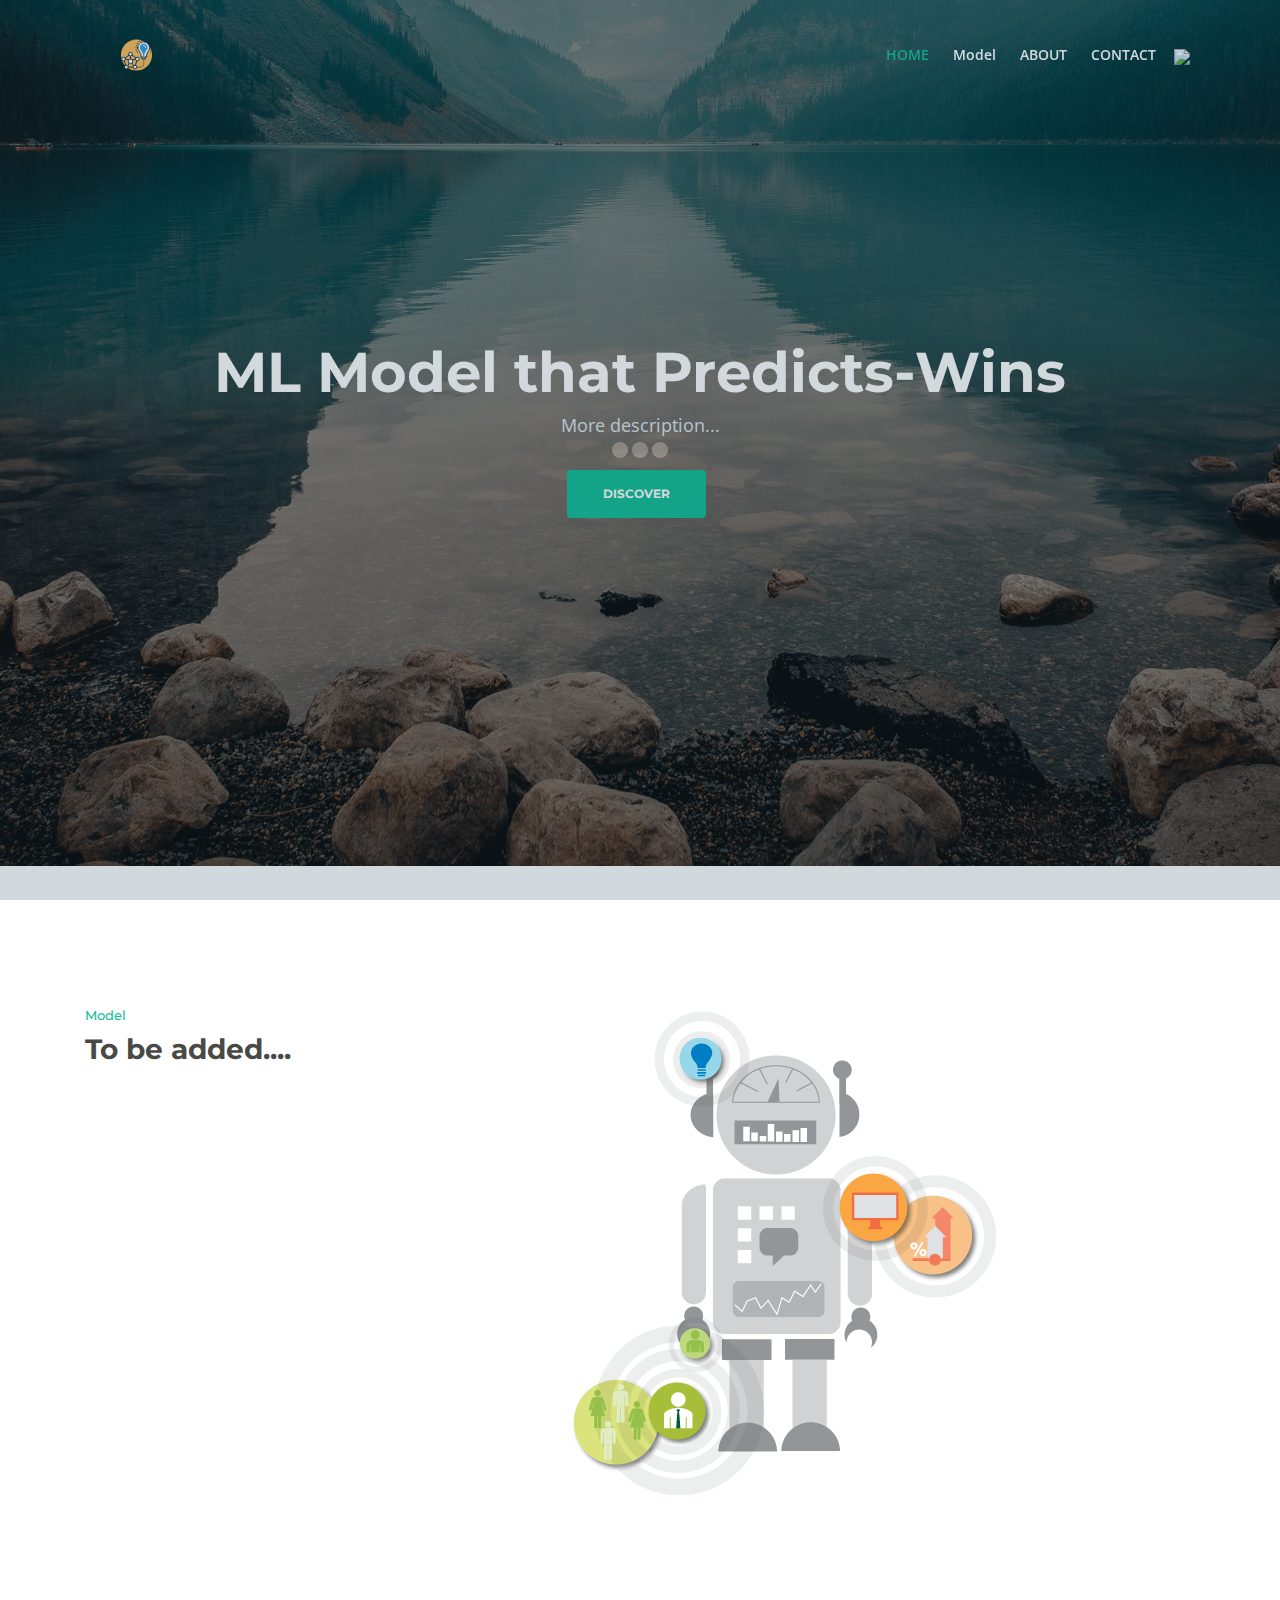
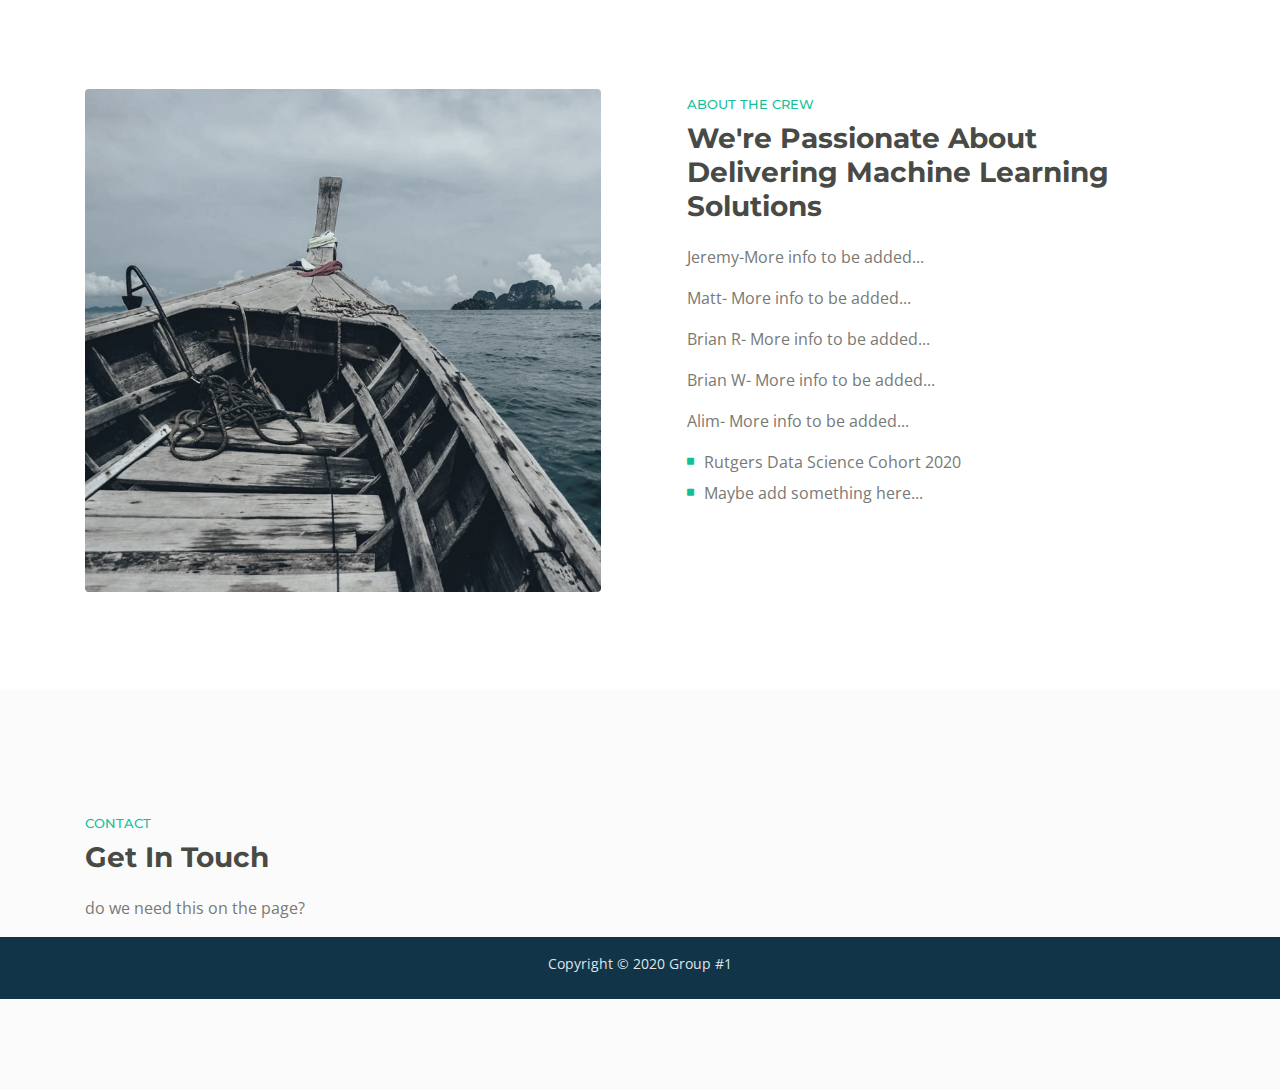
==== commit a85aff8f: "Merge branch 'development' of github.com:BryanWilsonRU/Final_Project into development" ====
--- a/webpage/index.html
+++ b/webpage/index.html
@@ -56,7 +56,7 @@
                     <a class="nav-link page-scroll" href="#intro">Model</a>
                 </li>
                 <li class="nav-item">
-                    <a class="nav-link page-scroll" href="#intro">ABOUT</a>
+                    <a class="nav-link page-scroll" href="#about">ABOUT</a>
                 </li>
 
                 <!-- end of dropdown menu -->
@@ -130,7 +130,7 @@
                     <div class="text-container">
                         <div class="section-title">ABOUT THE CREW</div>
                         <h2>We're Passionate About Delivering Machine Learning Solutions</h2>
-                        <p></p>
+                        <p>Jeremy-More info to be added...</p>
                         <p>Matt- More info to be added...</p>
                         <p>Brian R- More info to be added...</p>
                         <p>Brian W- More info to be added...</p>
